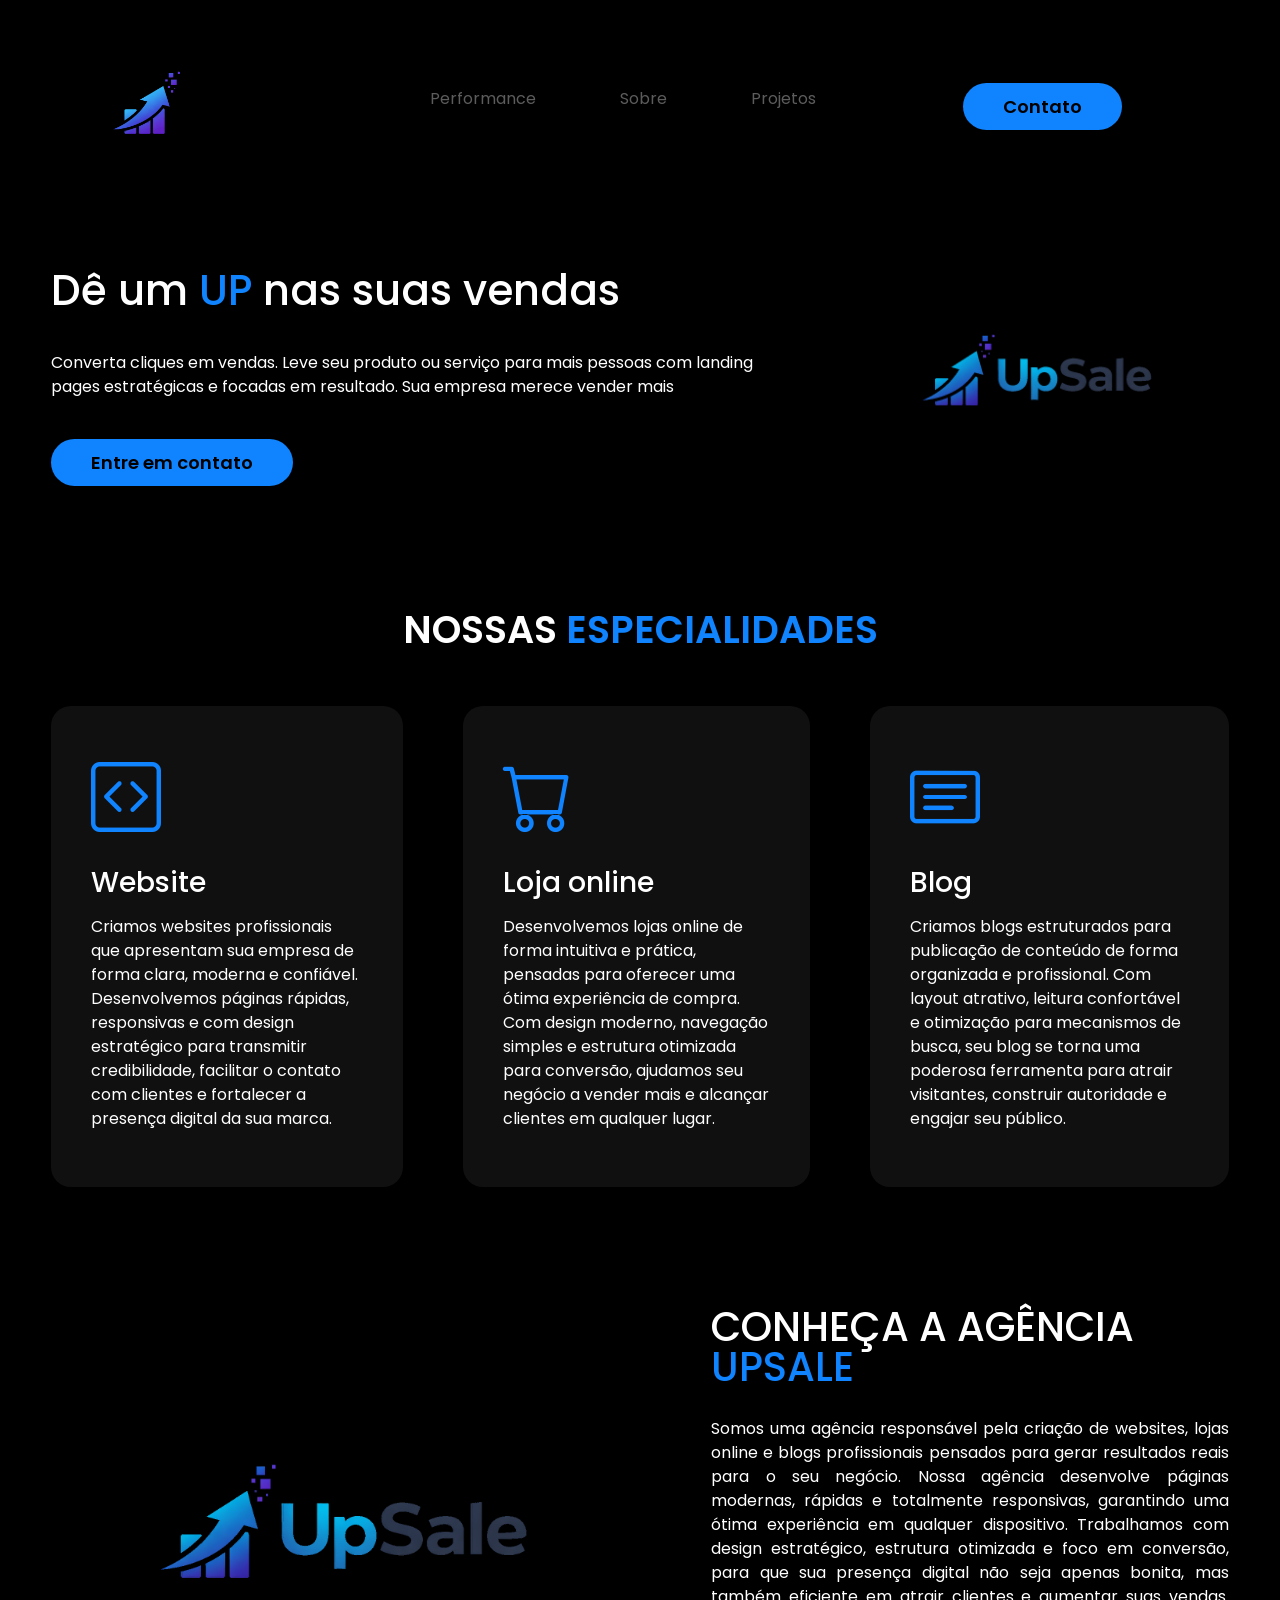
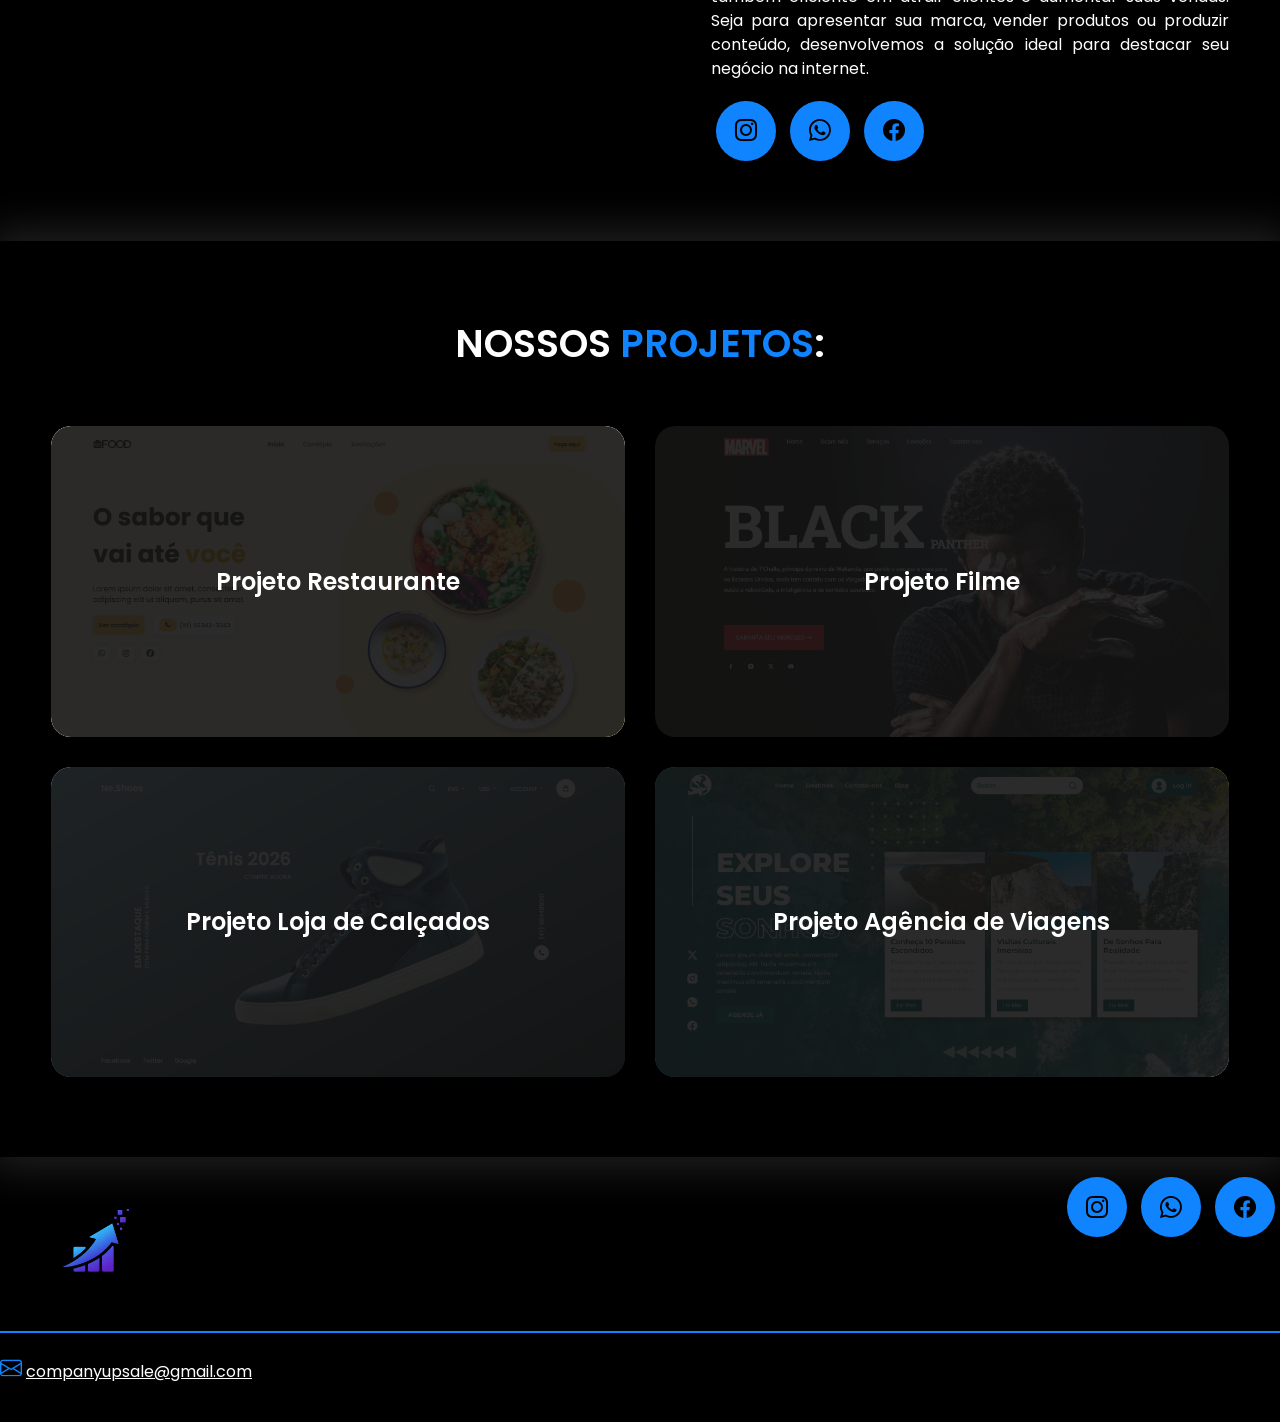
==== lp_upsale/index.html @ 32a9ef91 "Criação do Site beta" ====
<!DOCTYPE html>
<html lang="pt-br">

<head>
    <meta charset="UTF-8">
    <meta name="viewport" content="width=device-width, initial-scale=1.0">
    <link rel="icon" href="src/img/icone-upsale-branco.png" type="image/x-icon">
    <meta name="viewport" content="width=device-width, initial-scale=1.0">
    <link rel="preconnect" href="https://fonts.googleapis.com">
    <link rel="preconnect" href="https://fonts.gstatic.com" crossorigin>
    <link
        href="https://fonts.googleapis.com/css2?family=Poppins:ital,wght@0,100;0,200;0,300;0,400;0,500;0,600;0,700;0,800;0,900;1,100;1,200;1,300;1,400;1,500;1,600;1,700;1,800;1,900&display=swap"
        rel="stylesheet">
    <link href="https://cdn.jsdelivr.net/npm/bootstrap@5.3.8/dist/css/bootstrap.min.css" rel="stylesheet">
    <link rel="stylesheet" href="https://cdn.jsdelivr.net/npm/bootstrap-icons@1.11.3/font/bootstrap-icons.css">
    <link rel="stylesheet" href="src/style.css">
    <script src="src/script.js" defer></script>
    <title>Agência UpSale</title>
</head>

<body>

    <header>
        <div class="interface">
            <div class="logo">
                <img src="src/img/icon_upsale.png" alt="">
            </div>

            <nav class="menu-desktop">
                <ul>
                    <!--<li><a href="#inicio">Início</a></li>-->
                    <li><a href="#performance">Performance</a></li>
                    <li><a href="#sobre">Sobre</a></li>
                    <li><a href="#projetos">Projetos</a></li>
                </ul>
            </nav>

            <div class="btn-contato">
                <a target="_blank"
                    href="https://wa.me/5547984479031?text=Ol%C3%A1!%20Eu%20gostaria%20que%20a%20*UpSale*%20fizesse%20uma%20p%C3%A1gina%20personalizada%20para%20o%20meu%20neg%C3%B3cio%2C%20por%20gentileza">
                    <button>Contato</button>
                </a>
            </div>

            <!--Mobile-->
            <div class="btn-abrir-menu" id="btn-menu">
                <i class="bi bi-list"></i>
            </div>

            <div class="menu-mobile" id="menu-mobile">
                <div class="btn-fechar">
                    <i class="bi bi-x-lg"></i>
                </div>
                <nav>
                    <ul>
                        <!--<li><a href="#inicio">Início</a></li>-->
                        <li><a href="#performance">Performance</a></li>
                        <li><a href="#sobre">Sobre</a></li>
                        <li><a href="#projetos">Projetos</a></li>
                        <li><a target="_blank"
                                href="https://wa.me/5547984479031?text=Ol%C3%A1!%20Eu%20gostaria%20que%20a%20*UpSale*%20fizesse%20uma%20p%C3%A1gina%20personalizada%20para%20o%20meu%20neg%C3%B3cio%2C%20por%20gentileza">Contato</a>
                        </li>
                    </ul>
                </nav>
            </div>
            <div class="overlay-menu" id="overlay-menu"></div>


        </div>
    </header>

    <main>
        <section class="topo-do-site">
            <div class="interface">
                <div class="flex">
                    <div class="txt-topo-site">
                        <h1>Dê um <span>UP</span> nas suas vendas</h1>
                        <p>Converta cliques em vendas. Leve seu produto ou serviço para mais pessoas com landing pages
                            estratégicas e focadas em resultado.
                            Sua empresa merece vender mais
                        </p>

                        <div class="btn-contato">
                            <a target="_blank"
                                href="https://wa.me/5547984479031?text=Ol%C3%A1!%20Eu%20gostaria%20que%20a%20*UpSale*%20fizesse%20uma%20p%C3%A1gina%20personalizada%20para%20o%20meu%20neg%C3%B3cio%2C%20por%20gentileza">
                                <button>Entre em contato</button>
                            </a>
                        </div>
                    </div>
                    <div class="img-topo-site">
                        <img src="src/img/logo_upsale.png" alt="">
                    </div>
                </div>
            </div>
            <br>
        </section>

        <section class="especialidades"  id="performance">
            <div class="interface">
                <h2 class="titulo">NOSSAS <span>ESPECIALIDADES</span></h2>
                <div class="flex">
                    <div class="especialidades-box">
                        <i class="bi bi-code-square"></i>
                        <h3>Website</h3>
                        <p>Criamos websites profissionais que apresentam sua empresa de forma clara, moderna e
                            confiável. Desenvolvemos páginas rápidas, responsivas e com design estratégico para
                            transmitir credibilidade, facilitar o contato com clientes e fortalecer a presença digital
                            da sua marca.</p>
                    </div>
                    <div class="especialidades-box">
                        <i class="bi bi-cart"></i>
                        <h3>Loja online</h3>
                        <p>Desenvolvemos lojas online de forma intuitiva e prática, pensadas para oferecer uma ótima
                            experiência de compra. Com design moderno, navegação simples e estrutura otimizada para
                            conversão, ajudamos seu negócio a vender mais e alcançar clientes em qualquer lugar.
                        </p>
                    </div>
                    <div class="especialidades-box">
                        <i class="bi bi-card-text"></i>
                        <h3>Blog</h3>
                        <p>Criamos blogs estruturados para publicação de conteúdo de forma organizada e profissional.
                            Com layout atrativo, leitura confortável e otimização para mecanismos de busca, seu blog se
                            torna uma poderosa ferramenta para atrair visitantes, construir autoridade e engajar seu
                            público.</p>
                    </div>
                </div>
            </div>
        </section>

        <section class="sobre"  id="sobre">
            <div class="interface">
                <div class="flex">
                    <div class="img-sobre">
                        <img src="src/img/logo_upsale.png" alt="">
                    </div>
                    <div class="txt-sobre">
                        <h2>CONHEÇA A AGÊNCIA <span>UPSALE</span></h2>
                        <p>Somos uma agência responsável pela criação de websites, lojas online e blogs profissionais
                            pensados para gerar resultados reais para o seu negócio. Nossa agência desenvolve páginas
                            modernas, rápidas e totalmente responsivas, garantindo uma ótima experiência em qualquer
                            dispositivo. Trabalhamos com design estratégico, estrutura otimizada e foco em conversão,
                            para que sua presença digital não seja apenas bonita, mas também eficiente em atrair
                            clientes e aumentar suas vendas. Seja para apresentar sua marca, vender produtos ou produzir
                            conteúdo, desenvolvemos a solução ideal para destacar seu negócio na internet.
                        </p>
                        <div class="btn-social">
                            <a  target="_blank" href="https://www.instagram.com/upsale_company_oficial/" class="button"><button><i class="bi bi-instagram"></i></button></a>
                            <a   target="_blank" href="https://wa.me/5547984479031?text=Ol%C3%A1!%20Eu%20gostaria%20que%20a%20*UpSale*%20fizesse%20uma%20p%C3%A1gina%20personalizada%20para%20o%20meu%20neg%C3%B3cio%2C%20por%20gentileza"
                                class="button"><button><i class="bi bi-whatsapp"></i></button></a>
                            <a  target="_blank" href="https://www.facebook.com/share/17njBexuha/" class="button"><button><i class="bi bi-facebook"></i></button></a>
                        </div>
                    </div>
                </div>
            </div>
        </section>

        <section class="portfolio"  id="projetos">
            <div class="interface">
                <h2 class="titulo">NOSSOS <span>PROJETOS</span>:</h2>
                <div class="flex">
                    <div class="img-port">
                        <img src="src/img/tela-cardapio.png" alt="">
                        <video src="src/vid/video-cardapio.mp4" muted loop></video>
                        <div class="overlay">Projeto Restaurante</div>
                    </div>
                    <div class="img-port">
                        <img src="src/img/tela-filme.png" alt="">
                        <video src="src/vid/marvel.mp4" muted loop></video>
                        <div class="overlay">Projeto Filme</div>
                    </div>
                    <div class="img-port">
                        <img src="src/img/tela-tenis.png" alt="">
                        <video src="src/vid/tenis.mp4" muted loop></video>
                        <div class="overlay">Projeto Loja de Calçados</div>
                    </div>
                    <div class="img-port">
                        <img src="src/img/tela-viagens.png" alt="">
                        <video src="src/vid/explora_viagens.mp4" muted loop></video>
                        <div class="overlay">Projeto Agência de Viagens</div>
                    </div>
                </div>
            </div>
        </section>
    </main>

    <footer>
        <div class="interface">
            <div class="line-footer">
                <div class="flex">
                    <div class="logo-footer">
                        <img src="src/img/icon_upsale.png" alt="">
                    </div>
                    <div class="btn-social">
                        <a  target="_blank" href="https://www.instagram.com/upsale_company_oficial/" class="button"><button><i class="bi bi-instagram"></i></button></a>
                        <a target="_blank" href="https://wa.me/5547984479031?text=Ol%C3%A1!%20Eu%20gostaria%20que%20a%20*UpSale*%20fizesse%20uma%20p%C3%A1gina%20personalizada%20para%20o%20meu%20neg%C3%B3cio%2C%20por%20gentileza"
                            class="button"><button><i class="bi bi-whatsapp"></i></button></a>
                        <a  target="_blank" href="https://www.facebook.com/share/17njBexuha/" class="button"><button><i class="bi bi-facebook"></i></button></a>
                    </div>
                </div>
            </div>

            <div class="line-footer borda">
                <p><i class="bi bi-envelope"></i> <a href="mailto:companyupsale@gmail.com">companyupsale@gmail.com</a>
                </p>
            </div>
        </div>
    </footer>

    <!-- Para a animação do portfólio -->
    <script>
        document.querySelectorAll(".img-port").forEach(port => {

            const video = port.querySelector("video")

            port.addEventListener("mouseenter", () => {
                video.play()
            })

            port.addEventListener("mouseleave", () => {
                video.pause()
                video.currentTime = 0
            })

        })
    </script>
</body>

</html>
---- lp_upsale/src/style.css ----
* {
    margin: 0;
    padding: 0;
    box-sizing: border-box;
    font-family: 'Poppins', sans-serif;
}

:root{
    --primary-color-1: #1084ff;

    --black: #000;
    --white: #fff;
}

body{
    background-color: var(--black);
}

.interface {
    max-width: 1280px;
    margin: 0 auto;
}

.logo img {
    width: 200px;
    height: auto;
}

.img-topo-site img {
    width: 100%;
    max-width: 700px;
    height: auto;
}

.flex {
    display: flex;
}

.btn-contato button {
    padding: 10px 40px;
    font-size: 18px;
    font-weight: 600;
    background-color: var(--primary-color-1);
    border: 0;
    border-radius: 30px;
    cursor: pointer;
    transition: .2s;
}

h2.titulo {
    color: var(--white);
    font-size: 38px;
    text-align: center;
    font-weight: 600;
}

h1 span {
    color: var(--primary-color-1);
}

h2.titulo span {
    color: var(--primary-color-1);
}

button:hover {
    box-shadow: 0px 0px 8px var(--primary-color-1);
    transform: scale(1.05);
}

header {
    padding: 40px 4%;
}

header>.interface {
    display: flex;
    align-items: center;
    justify-content: space-between;
}

header a {
    color: #5c5c5c;
    text-decoration: none;
    display: inline-block;
    transition: .2s;
}

header nav.menu-desktop a:hover {
    color: var(--white);
    transform: scale(1.05);
}

header nav ul {
    list-style-type: none;
}

header nav.menu-desktop ul li {
    display: inline-block;
    padding: 0 40px;
}

/*Mobile Menu*/

.btn-abrir-menu i{
    color: var(--primary-color-1);
    font-size: 40px;
    display: none;
}

.menu-mobile{
    background-color: var(--black);
    height: 100vh;
    position: fixed;
    top: 0;
    right: 0;
    z-index: 999;
    width: 70%;
    transform: translateX(100%);
    overflow: hidden;
    transition: .5s;
}

.menu-mobile.abrir-menu{
    transform: translateX(0);
}

.menu-mobile.abrir-menu ~ .overlay-menu{
    display: block;
}

.overlay-menu{
    background-color: #000000a7;
    width: 100%;
    height: 100%;
    position: fixed;
    top: 0;
    left: 0;
    z-index: 888;
    display: none;
}


.menu-mobile .btn-fechar{
    padding: 20px 5%;
}

.menu-mobile .btn-fechar i{
    color: var(--primary-color-1);
    font-size: 30px;
}

.menu-mobile nav ul{
    text-align: right;
}

.menu-mobile nav ul li a{
    color: var(--white);
    font-size: 20px;
    font-weight: 300;
    padding: 20px 4%;
    display: block;
}

.menu-mobile nav ul li a:hover{
    background-color: var(--primary-color-1);
    color: var(--black);
}


section.topo-do-site {
    padding: 40px 4%;
}

section.topo-do-site .flex {
    align-items: center;
    justify-content: center;
    gap: 90px;
}

.topo-do-site h1 {
    color: var(--white);
    font-size: 42px;
    line-height: 40px;
}

.topo-do-site .txt-topo-site h1 span {
    color: #00ff 08;
}

.topo-do-site .txt-topo-site p {
    color: var(--white);
    margin: 40px 0;
}

section.especialidades {
    padding: 40px 4%;
}

section.especialidades .flex {
    gap: 60px;
}

.especialidades .especialidades-box {
    color: var(--white);
    padding: 40px;
    border-radius: 20px;
    margin-top: 45px;
    transition: .2s;
    background-color: #101010;
}

.especialidades .especialidades-box:hover {
    transform: scale(1.05);
    box-shadow: 0 0 20px var(--white)fff78;
}

.especialidades .especialidades-box i {
    font-size: 70px;
    color: var(--primary-color-1);
}

.especialidades .especialidades-box h3 {
    font-size: 28px;
    margin: 15px 0;
}

.sobre .img-sobre img {
    width: 600px;
    height: auto;
}

section.sobre {
    padding: 80px 4%;
}

section.sobre .flex {
    align-items: center;
    gap: 60px;
}

.sobre .txt-sobre {
    color: var(--white);
}

.sobre .txt-sobre h2 {
    font-size: 40px;
    line-height: 40px;
    margin-bottom: 30px;
}

.sobre .txt-sobre h2 span {
    color: var(--primary-color-1);
    display: block;
}

.sobre .txt-sobre p {
    margin: 20px 0;
    text-align: justify;
}

.btn-social button {
    width: 60px;
    height: 60px;
    border-radius: 50%;
    border: none;
    background-color: var(--primary-color-1);
    font-size: 22px;
    cursor: pointer;
    margin: 0 5px;
    transition: .2s;
}

section.portfolio {
    padding: 80px 4%;
    box-shadow: 0 0 40px 10px var(--white)fff22;
}

section.portfolio .flex {
    display: grid;
    grid-template-columns: repeat(2, 1fr);
    gap: 30px;
    margin-top: 60px;
}

section.portfolio {
    padding: 80px 4%;
    box-shadow: 0 0 40px 10px #ffffff22;
}

section.portfolio .flex {
    display: grid;
    grid-template-columns: repeat(2, 1fr);
    gap: 30px;
    margin-top: 60px;
}

.img-port {
    position: relative;
    width: 100%;
    aspect-ratio: 1920 / 1039;
    border-radius: 20px;
    overflow: hidden;
    cursor: pointer;
}

.img-port img {
    position: absolute;
    width: 100%;
    height: 100%;
    object-fit: cover;
    z-index: 1;
}

.img-port video {
    position: absolute;
    width: 100%;
    height: 100%;
    object-fit: cover;
    opacity: 0;
    transition: .3s;
    z-index: 2;
}

.img-port:hover video {
    opacity: 1;
}

.img-port:hover .overlay {
    opacity: 0;
}

.overlay {
    position: absolute;
    top: 0;
    left: 0;
    width: 100%;
    height: 100%;
    background-color: rgba(21, 21, 21, 0.9);
    border-radius: 20px;
    display: flex;
    justify-content: center;
    align-items: center;
    font-size: 24px;
    font-weight: 600;
    color: var(--white);
    transition: .4s;
    z-index: 3;
}

.img-port:hover video {
    opacity: 1;
}

.img-port:hover .overlay {
    opacity: 0;
}

.line-footer .logo-footer img {
    width: 200px;
    height: auto;
}


footer .flex{
    justify-content: space-between;
}

.borda{
    border-top: 2px solid var(--primary-color-1);
}

footer .line-footer{
    padding: 20px 0;
}

footer .line-footer p i{
    color: var(--primary-color-1);
    font-size: 22px;
}

footer .line-footer p a{
    color: var(--white);
}


@media screen and (max-width: 780px){
    
    .flex{
        flex-direction: column;
    }

    .btn-abrir-menu i{
        display: block;
    }

    h2.titulo{
        font-size: 34px;
        line-height: 30px;
    }

    .topo-do-site .flex{
        flex-direction: column-reverse;
    }

    .menu-desktop, .btn-contato{
        display: none;
    }

    section.topo-do-site .flex{
        gap: 40px;
    }

    section.topo-do-site{
        padding: 20px 8%;
    }

    .topo-do-site h1{
        font-size: 30px;
    }

    .topo-do-site .img-topo-site img{
        width: 100%;
    }

    section.especialidades{
        padding: 40px 8%;
    }

    section.sobre{
        padding: 80px 8%;
    }

    .sobre .txt-sobre h2 {
        font-size: 34px;
        line-height: 35px;
        text-align: center;
    }

    .btn-social{
        text-align: center;
    }

    .img-sobre img{
        width: 100%;
    }

    section.portfolio .flex{
        grid-template-columns: 1fr;
        gap: 50px;
    }

    footer .flex{
        flex-direction: column;
    }

    footer .line-footer{
        text-align: center;
        gap: 30px;
    }

    

}
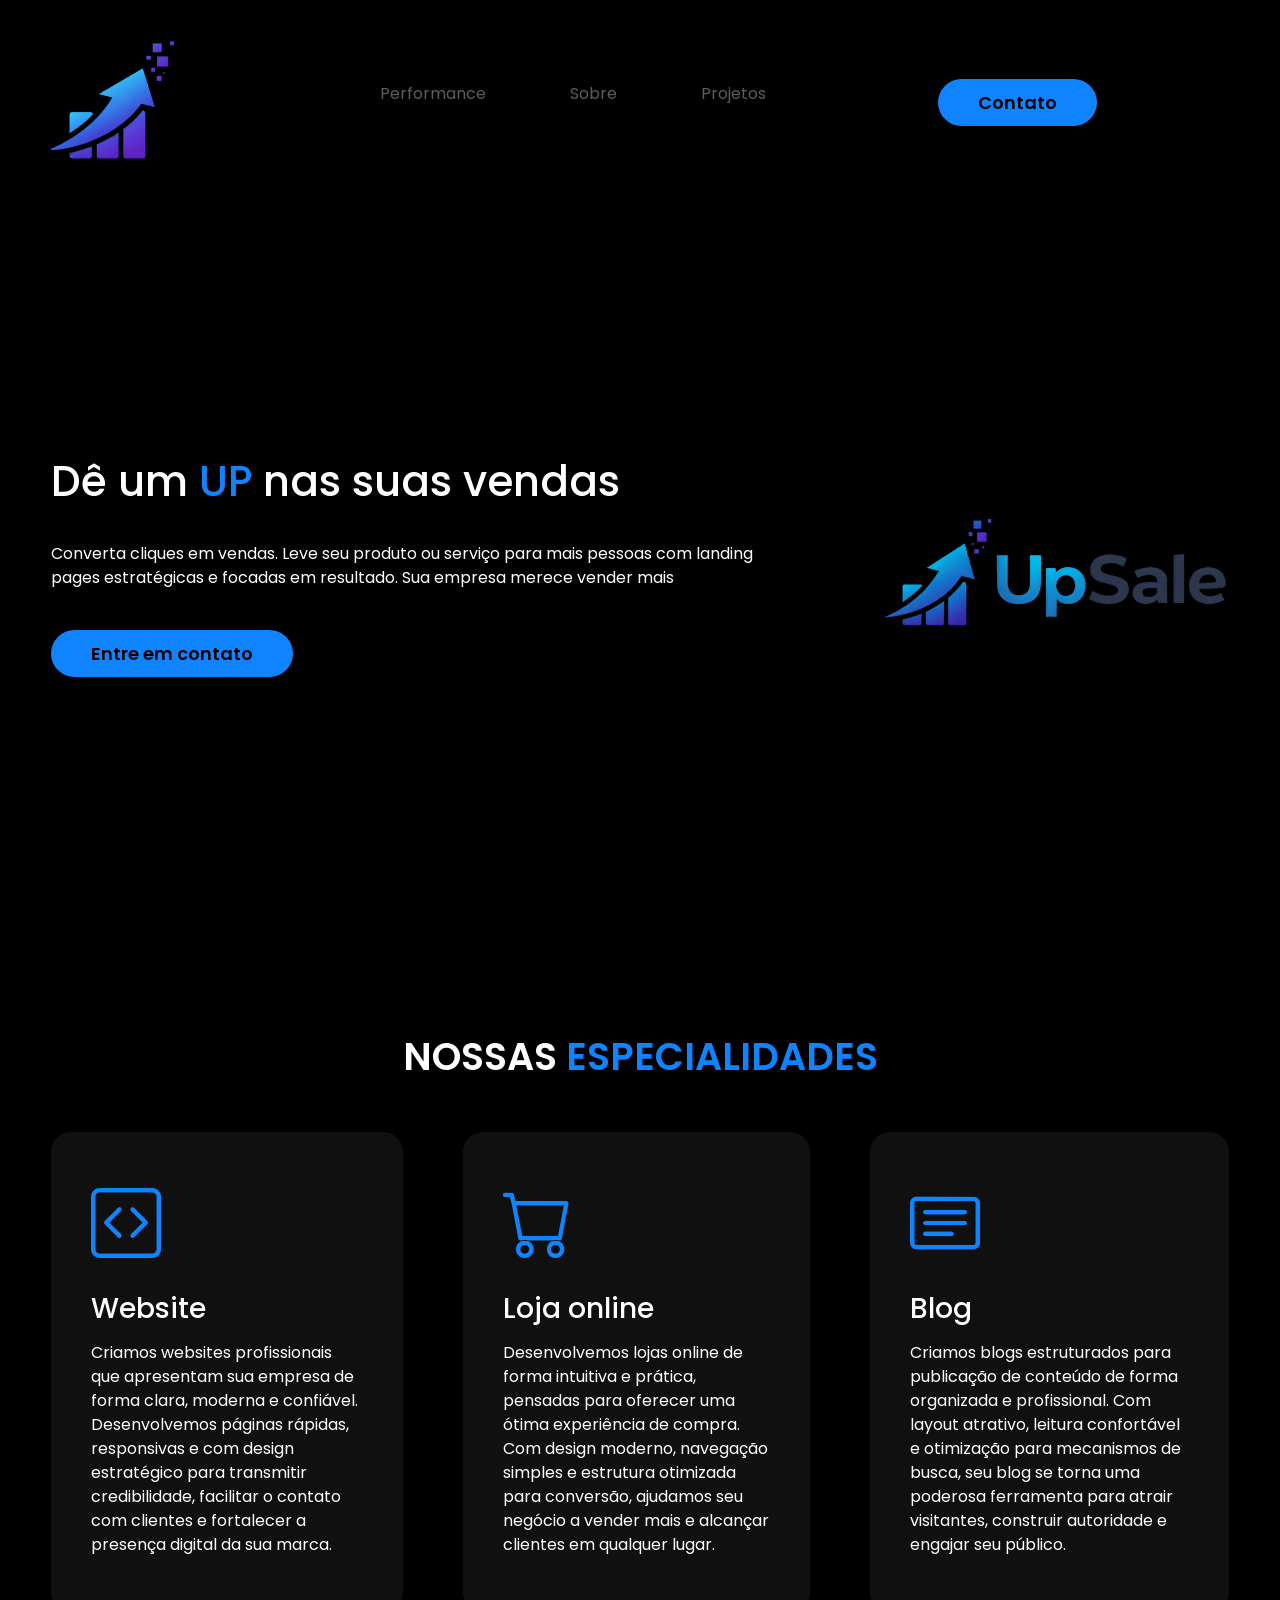
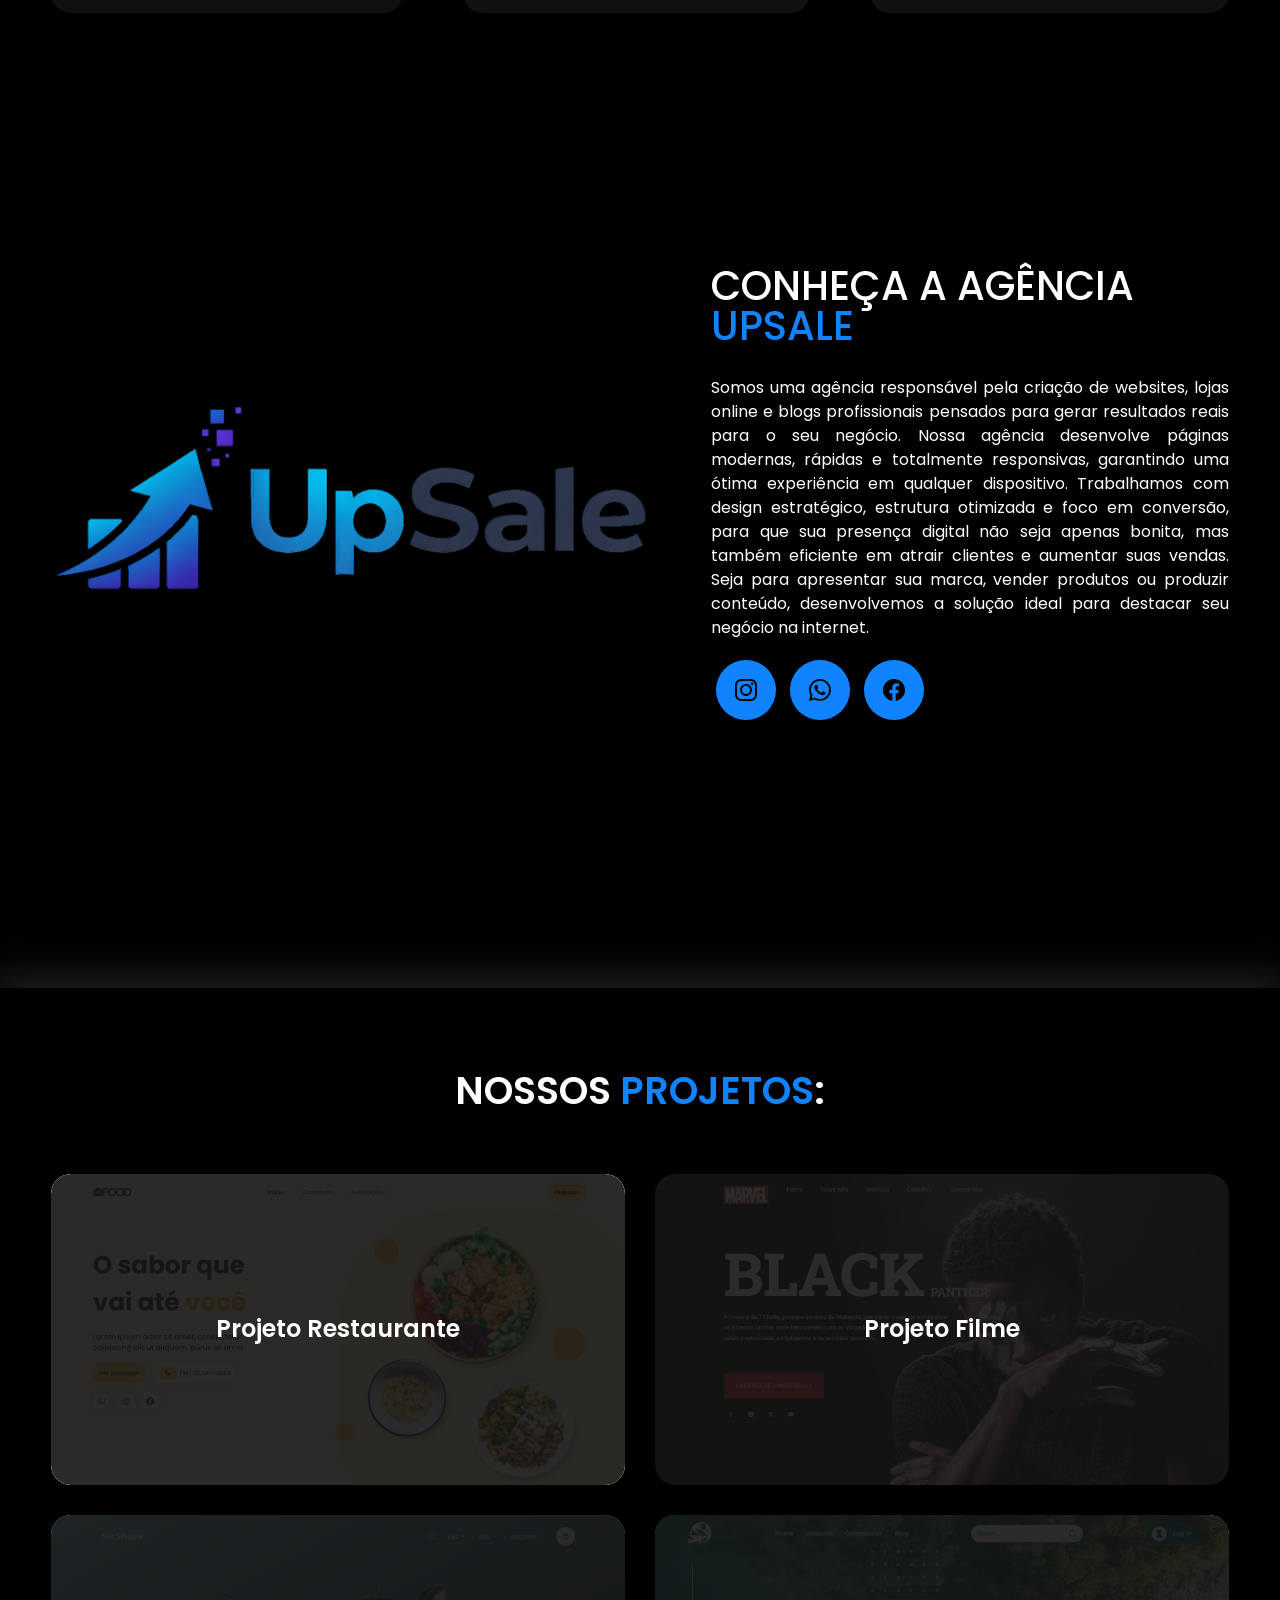
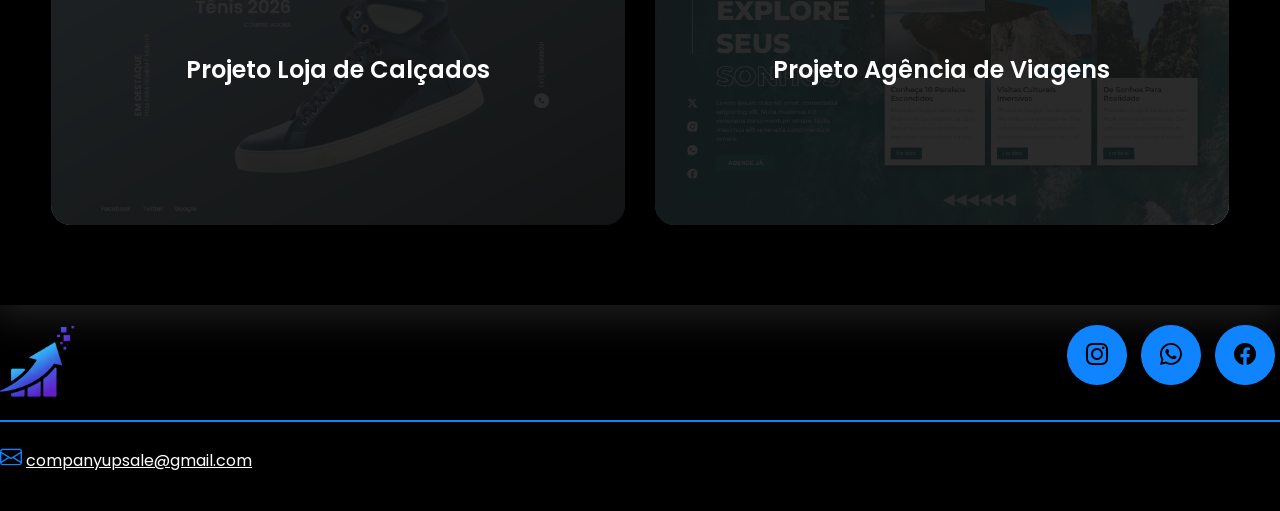
==== commit 557bb187: "Sections cobrem 100% da tela" ====
--- a/lp_upsale/index.html
+++ b/lp_upsale/index.html
@@ -4,7 +4,7 @@
 <head>
     <meta charset="UTF-8">
     <meta name="viewport" content="width=device-width, initial-scale=1.0">
-    <link rel="icon" href="src/img/icone-upsale-branco.png" type="image/x-icon">
+    <link rel="icon" href="src/img/icon_upsale2.png" type="image/x-icon">
     <meta name="viewport" content="width=device-width, initial-scale=1.0">
     <link rel="preconnect" href="https://fonts.googleapis.com">
     <link rel="preconnect" href="https://fonts.gstatic.com" crossorigin>
@@ -23,7 +23,7 @@
     <header>
         <div class="interface">
             <div class="logo">
-                <img src="src/img/icon_upsale.png" alt="">
+                <img src="src/img/icon_upsale2.png" alt="">
             </div>
 
             <nav class="menu-desktop">
@@ -69,8 +69,13 @@
         </div>
     </header>
 
+    <!--Espaço vago-->
+    <!-- <div class="spacer1"></div> -->
+
     <main>
+     
         <section class="topo-do-site">
+            <div class="spacer1">
             <div class="interface">
                 <div class="flex">
                     <div class="txt-topo-site">
@@ -88,14 +93,18 @@
                         </div>
                     </div>
                     <div class="img-topo-site">
-                        <img src="src/img/logo_upsale.png" alt="">
-                    </div>
-                </div>
-            </div>
+                        <img src="src/img/logo_upsale5.png" alt="">
+                    </div>
+                </div>
+            </div>
+             </div>
             <br>
         </section>
+       
+          <!-- <div class="spacer2"></div> -->
 
         <section class="especialidades"  id="performance">
+            <div class="spacer1">
             <div class="interface">
                 <h2 class="titulo">NOSSAS <span>ESPECIALIDADES</span></h2>
                 <div class="flex">
@@ -125,13 +134,17 @@
                     </div>
                 </div>
             </div>
-        </section>
+            </div>
+        </section>
+        
+           <!-- <div class="spacer3"></div> -->
 
         <section class="sobre"  id="sobre">
+             <div class="spacer1">
             <div class="interface">
                 <div class="flex">
                     <div class="img-sobre">
-                        <img src="src/img/logo_upsale.png" alt="">
+                        <img src="src/img/logo_upsale5.png" alt="">
                     </div>
                     <div class="txt-sobre">
                         <h2>CONHEÇA A AGÊNCIA <span>UPSALE</span></h2>
@@ -152,7 +165,10 @@
                     </div>
                 </div>
             </div>
-        </section>
+            </div>
+        </section>
+
+        <div class="spacer2"></div>
 
         <section class="portfolio"  id="projetos">
             <div class="interface">
@@ -188,7 +204,7 @@
             <div class="line-footer">
                 <div class="flex">
                     <div class="logo-footer">
-                        <img src="src/img/icon_upsale.png" alt="">
+                        <img src="src/img/icon_upsale2.png" alt="">
                     </div>
                     <div class="btn-social">
                         <a  target="_blank" href="https://www.instagram.com/upsale_company_oficial/" class="button"><button><i class="bi bi-instagram"></i></button></a>
--- a/lp_upsale/src/style.css
+++ b/lp_upsale/src/style.css
@@ -12,9 +12,25 @@
     --white: #fff;
 }
 
+html{
+     scroll-behavior: smooth;
+}
+
 body{
     background-color: var(--black);
 }
+
+.spacer1{
+    min-height: calc(100vh - 250px); /* ajuste conforme altura do header */
+    display: flex;
+    align-items: center;
+}
+
+.spacer2{
+    height: 10vh;
+}
+
+
 
 .interface {
     max-width: 1280px;
@@ -22,7 +38,7 @@
 }
 
 .logo img {
-    width: 200px;
+    width: 125px;
     height: auto;
 }
 
@@ -355,7 +371,7 @@
 }
 
 .line-footer .logo-footer img {
-    width: 200px;
+    width: 75px;
     height: auto;
 }
 
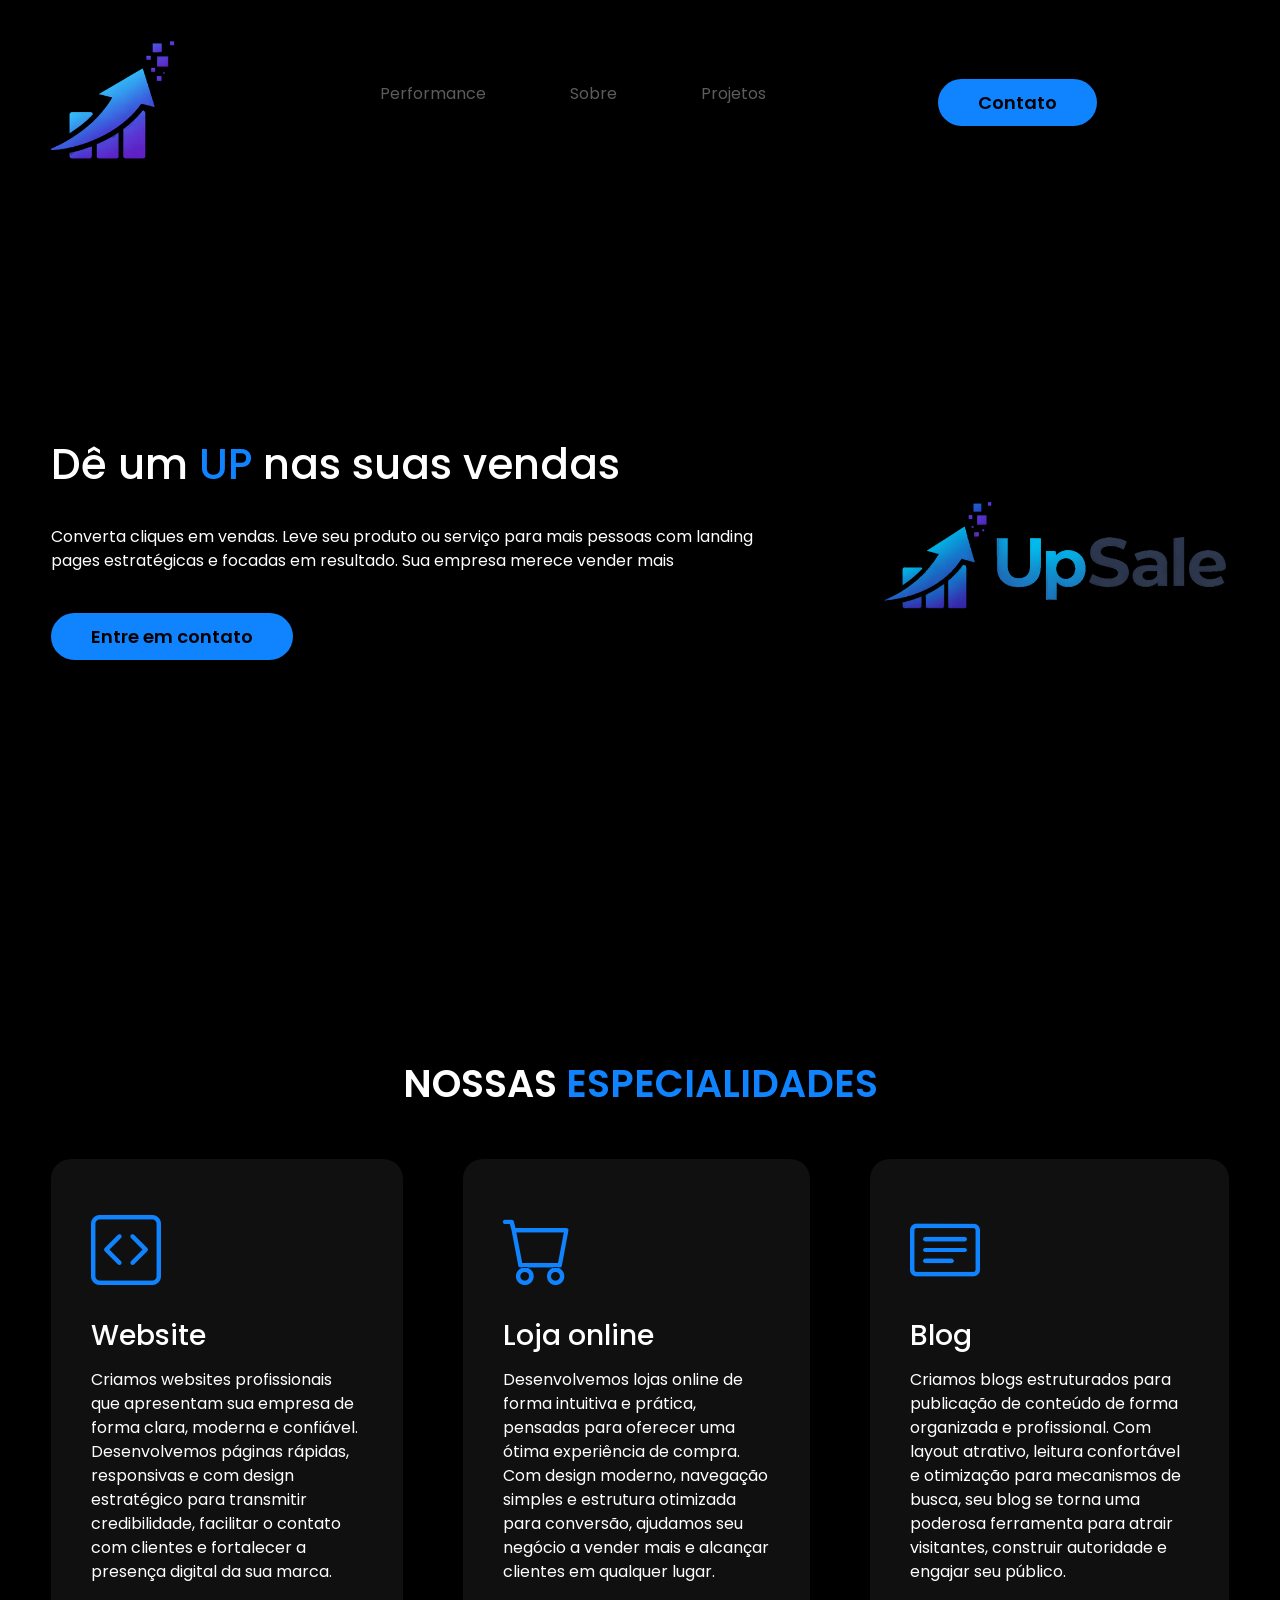
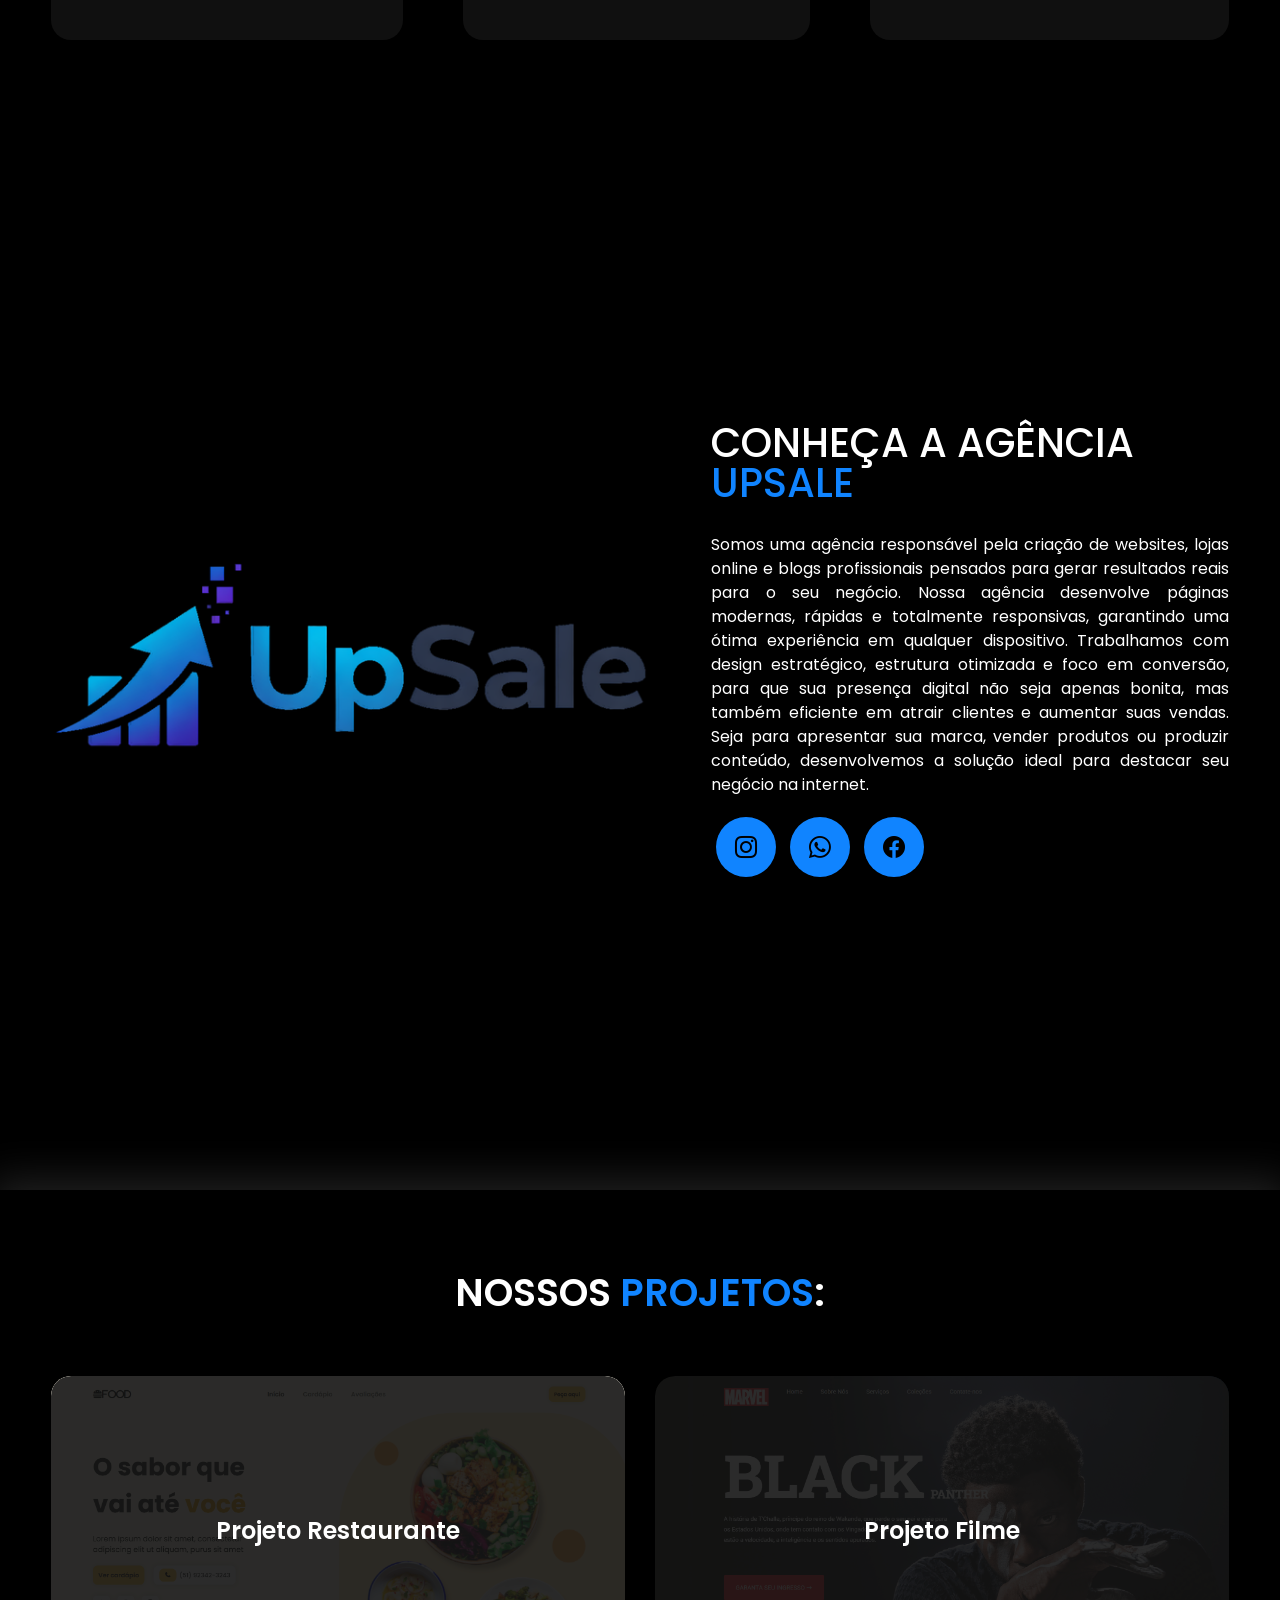
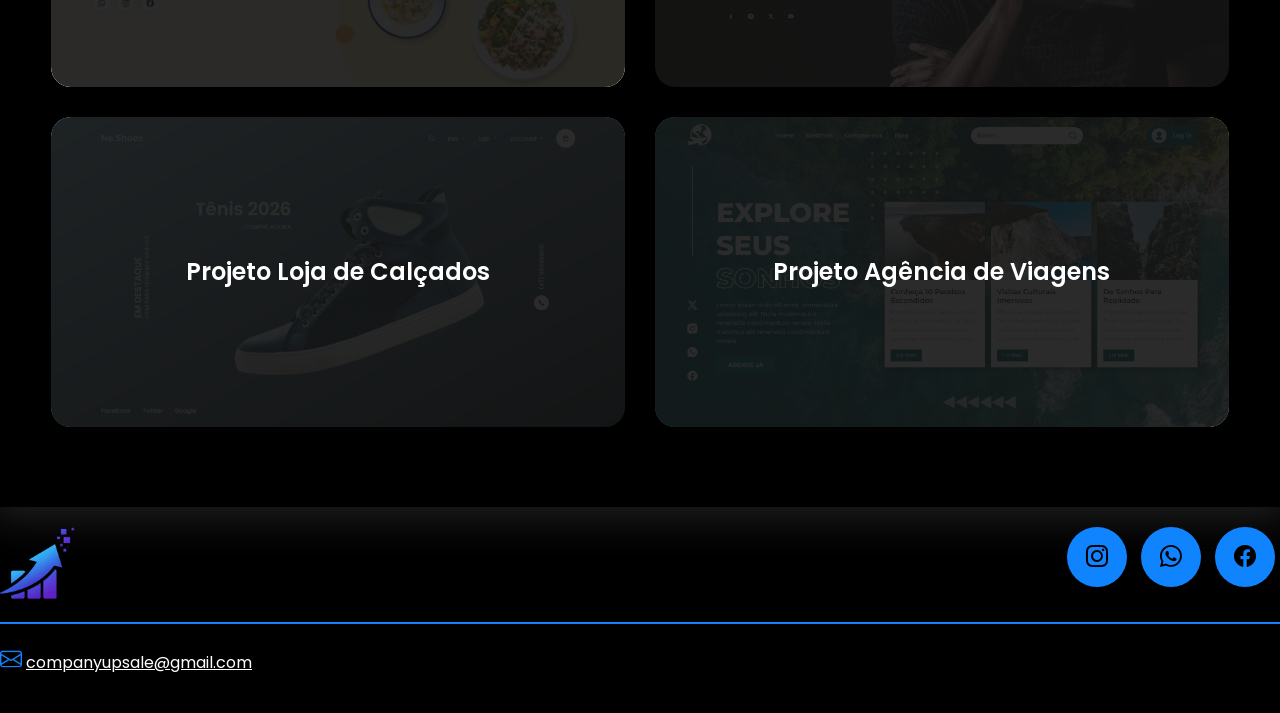
==== commit 1880f5d1: "Sections cobrem 100% da tela" ====
--- a/lp_upsale/index.html
+++ b/lp_upsale/index.html
@@ -70,12 +70,12 @@
     </header>
 
     <!--Espaço vago-->
-    <!-- <div class="spacer1"></div> -->
+ 
 
     <main>
      
         <section class="topo-do-site">
-            <div class="spacer1">
+            <!-- <div class="spacer1"></div> -->
             <div class="interface">
                 <div class="flex">
                     <div class="txt-topo-site">
@@ -104,7 +104,7 @@
           <!-- <div class="spacer2"></div> -->
 
         <section class="especialidades"  id="performance">
-            <div class="spacer1">
+            <!-- <div class="spacer1"></div> -->
             <div class="interface">
                 <h2 class="titulo">NOSSAS <span>ESPECIALIDADES</span></h2>
                 <div class="flex">
@@ -140,7 +140,7 @@
            <!-- <div class="spacer3"></div> -->
 
         <section class="sobre"  id="sobre">
-             <div class="spacer1">
+             <!-- <div class="spacer1"></div> -->
             <div class="interface">
                 <div class="flex">
                     <div class="img-sobre">
--- a/lp_upsale/src/style.css
+++ b/lp_upsale/src/style.css
@@ -29,7 +29,6 @@
 .spacer2{
     height: 10vh;
 }
-
 
 
 .interface {
@@ -184,6 +183,10 @@
 
 section.topo-do-site {
     padding: 40px 4%;
+     min-height: calc(100vh - 204px); /* ajuste fino */
+    display: flex;
+    align-items: center;
+    padding: 60px 4%;
 }
 
 section.topo-do-site .flex {
@@ -208,6 +211,9 @@
 }
 
 section.especialidades {
+    min-height: 100vh;
+    display: flex;
+    align-items: center;
     padding: 40px 4%;
 }
 
@@ -245,6 +251,9 @@
 }
 
 section.sobre {
+    min-height: 100vh;
+    display: flex;
+    align-items: center;
     padding: 80px 4%;
 }
 
@@ -399,6 +408,13 @@
 
 
 @media screen and (max-width: 780px){
+
+
+    
+    section {
+        min-height: auto; /* deixa crescer naturalmente */
+        padding: 60px 8%;
+    }
     
     .flex{
         flex-direction: column;
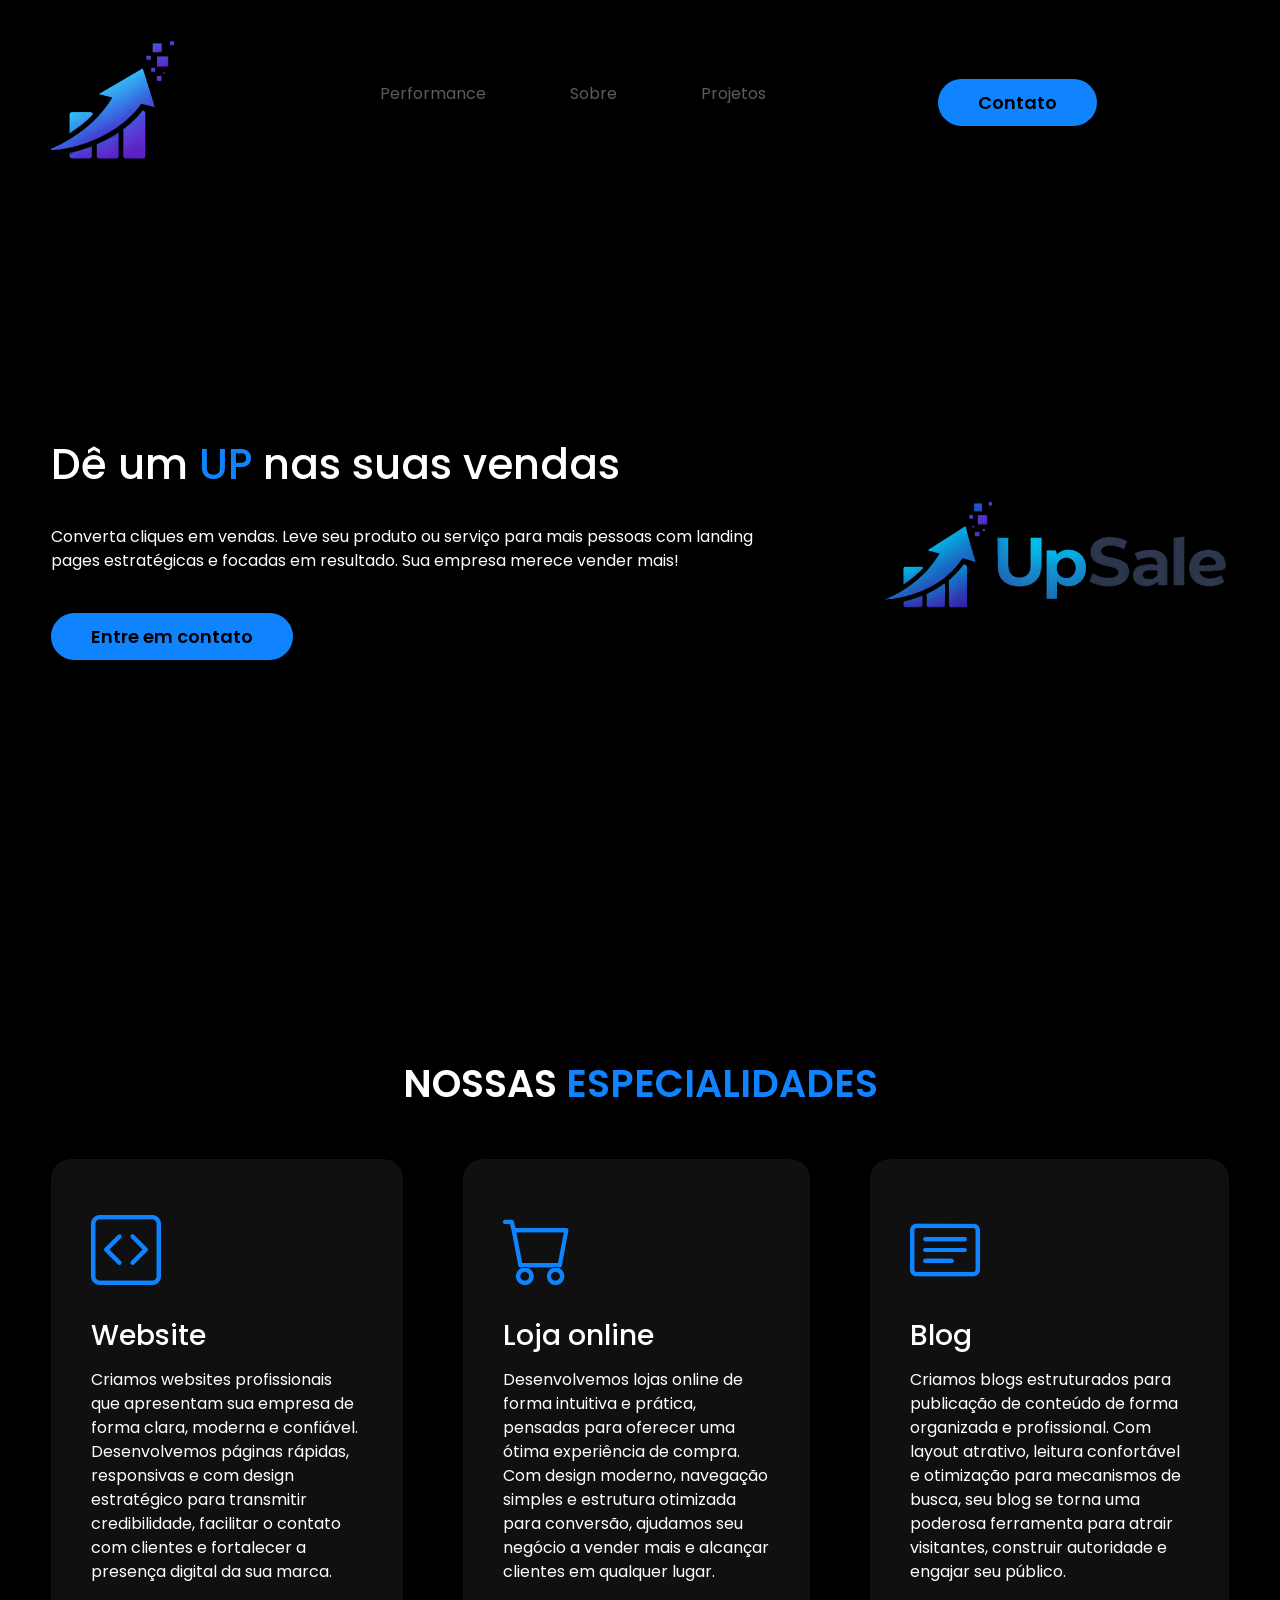
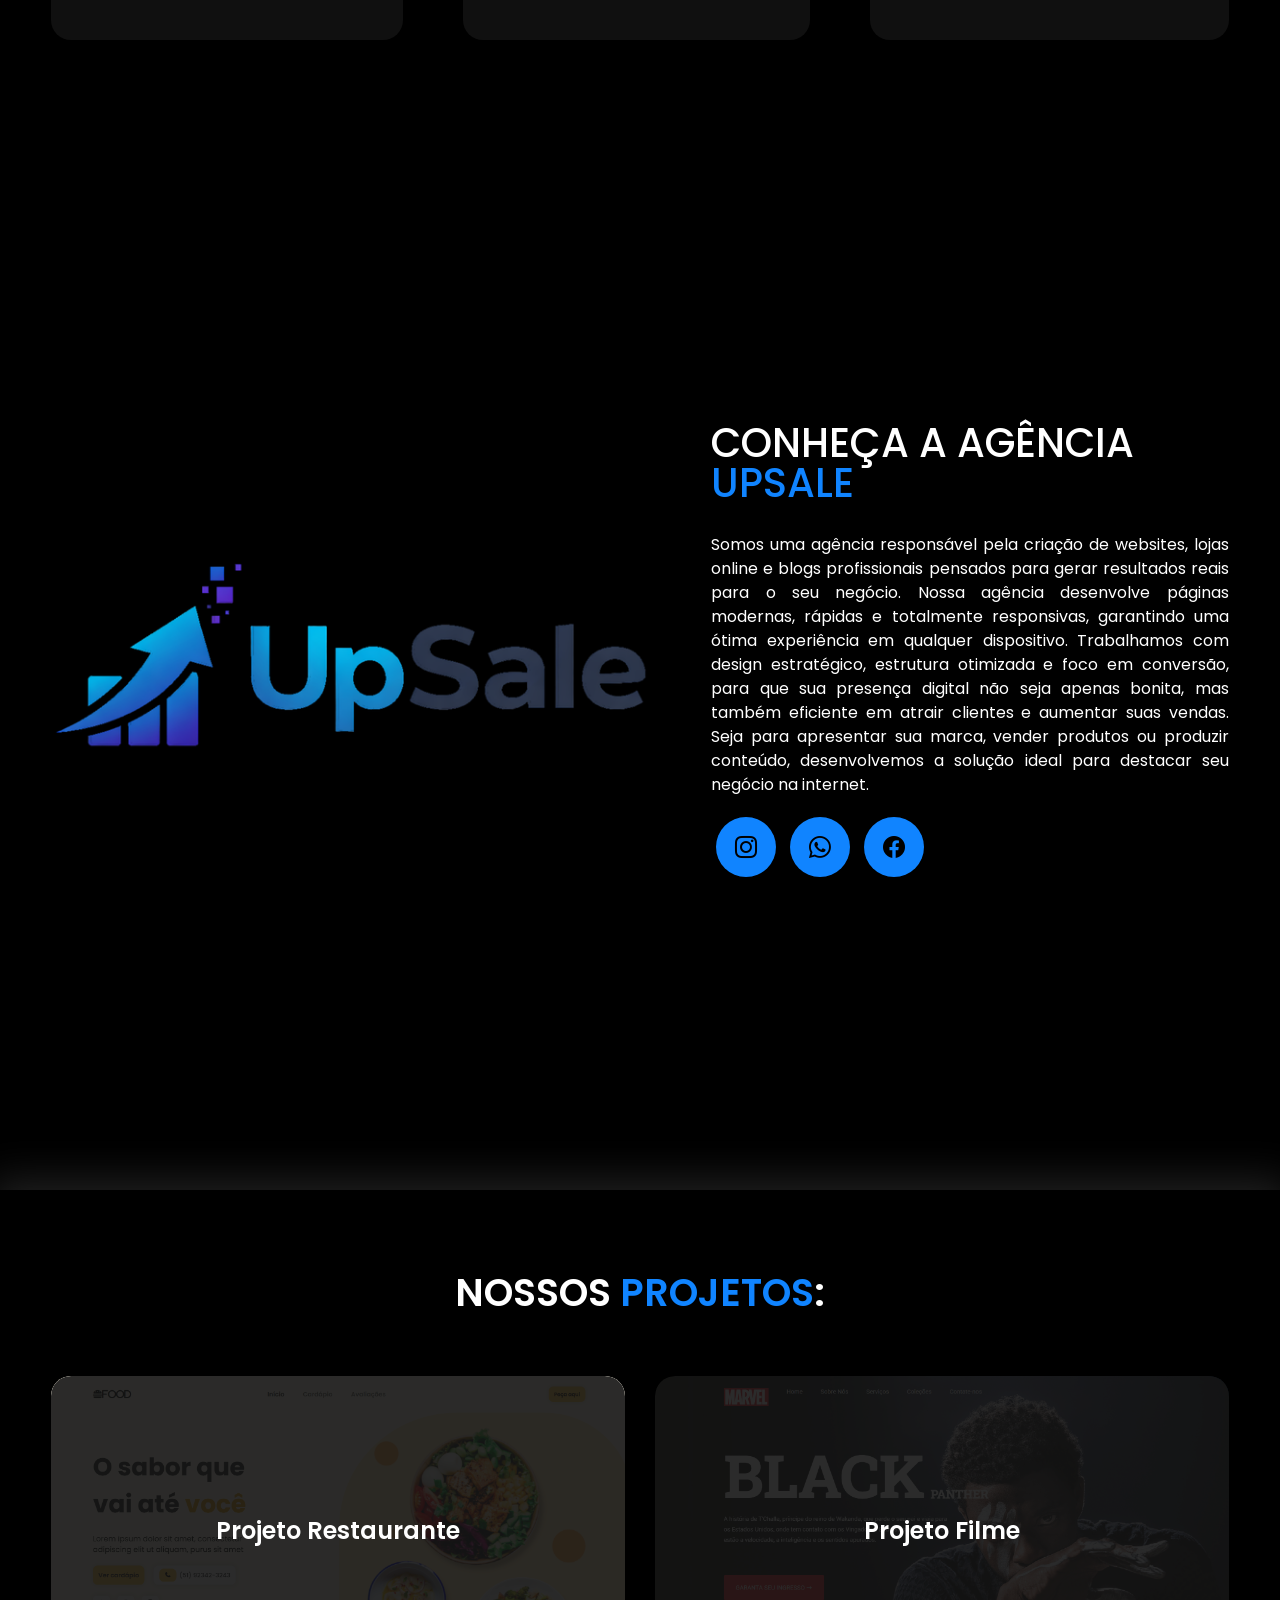
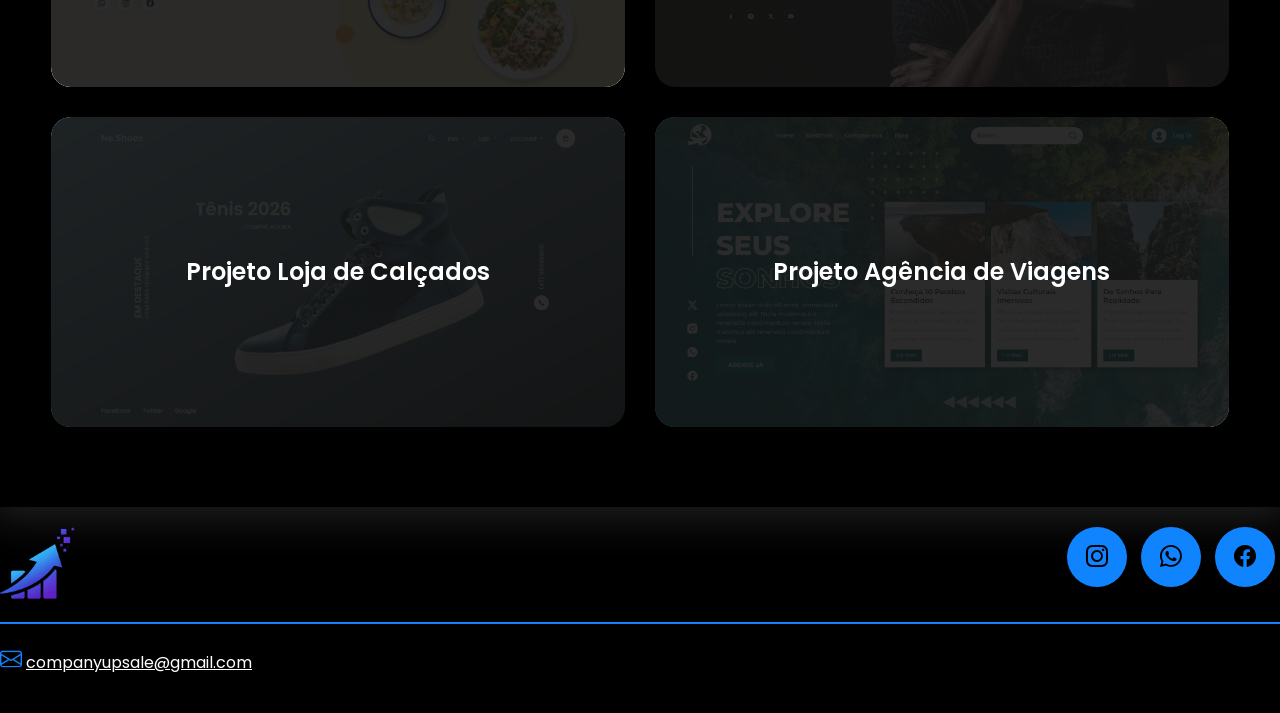
==== commit d567b693: "Responsividade para mobile, tablets e pc." ====
--- a/lp_upsale/index.html
+++ b/lp_upsale/index.html
@@ -82,7 +82,7 @@
                         <h1>Dê um <span>UP</span> nas suas vendas</h1>
                         <p>Converta cliques em vendas. Leve seu produto ou serviço para mais pessoas com landing pages
                             estratégicas e focadas em resultado.
-                            Sua empresa merece vender mais
+                            Sua empresa merece vender mais!
                         </p>
 
                         <div class="btn-contato">
--- a/lp_upsale/src/style.css
+++ b/lp_upsale/src/style.css
@@ -164,7 +164,7 @@
 }
 
 .menu-mobile nav ul{
-    text-align: right;
+    text-align: left;
 }
 
 .menu-mobile nav ul li a{
@@ -173,11 +173,15 @@
     font-weight: 300;
     padding: 20px 4%;
     display: block;
+    /* position: relative;
+    right: 50px; */
 }
 
 .menu-mobile nav ul li a:hover{
     background-color: var(--primary-color-1);
     color: var(--black);
+    border-radius: 10px;
+    width: 80%;
 }
 
 
@@ -407,6 +411,87 @@
 }
 
 
+@media screen and (max-width: 1052px){
+
+    section {
+        padding: 60px 6%;
+    }
+
+       /* .logo img {
+    width: 40%;
+    height: auto;
+} */
+
+    /* Ajuste geral de espaçamento */
+    .interface {
+        padding: 0 20px;
+    }
+
+    /* Flex ainda em linha, mas mais compacto */
+    .flex{
+        gap: 40px;
+    }
+
+    /* TOPO */
+    .topo-do-site .flex{
+        gap: 50px;
+    }
+
+    .topo-do-site h1{
+        font-size: 36px;
+        line-height: 38px;
+    }
+
+    .topo-do-site .img-topo-site img{
+        max-width: auto;
+    }
+
+    /* MENU */
+    header nav.menu-desktop ul li{
+        padding: 0 20px;
+    }
+
+    /* ESPECIALIDADES */
+    section.especialidades .flex{
+        gap: 30px;
+    }
+
+    .especialidades .especialidades-box{
+        padding: 25px;
+    }
+
+    .especialidades .especialidades-box h3{
+        font-size: 22px;
+    }
+
+    /* SOBRE */
+    section.sobre .flex{
+        gap: 40px;
+    }
+
+    .sobre .img-sobre img{
+        width: 200px;
+    }
+
+    .sobre .txt-sobre h2{
+        font-size: 34px;
+        line-height: 36px;
+    }
+
+    /* PORTFÓLIO */
+  section.portfolio .flex{
+        grid-template-columns: 1fr;
+        gap: 50px;
+    }
+
+    /* BOTÕES */
+    .btn-contato button{
+        padding: 10px 30px;
+        font-size: 16px;
+    }
+
+}
+
 @media screen and (max-width: 780px){
 
 
@@ -450,7 +535,7 @@
     }
 
     .topo-do-site .img-topo-site img{
-        width: 100%;
+        max-width: 90%;
     }
 
     section.especialidades{
@@ -472,7 +557,7 @@
     }
 
     .img-sobre img{
-        width: 100%;
+        display: none;
     }
 
     section.portfolio .flex{
@@ -489,6 +574,12 @@
         gap: 30px;
     }
 
-    
+    .line-footer .logo-footer img {
+    display: none;
+}
+
+    .logo img {
+    display: none;
+}
 
 }
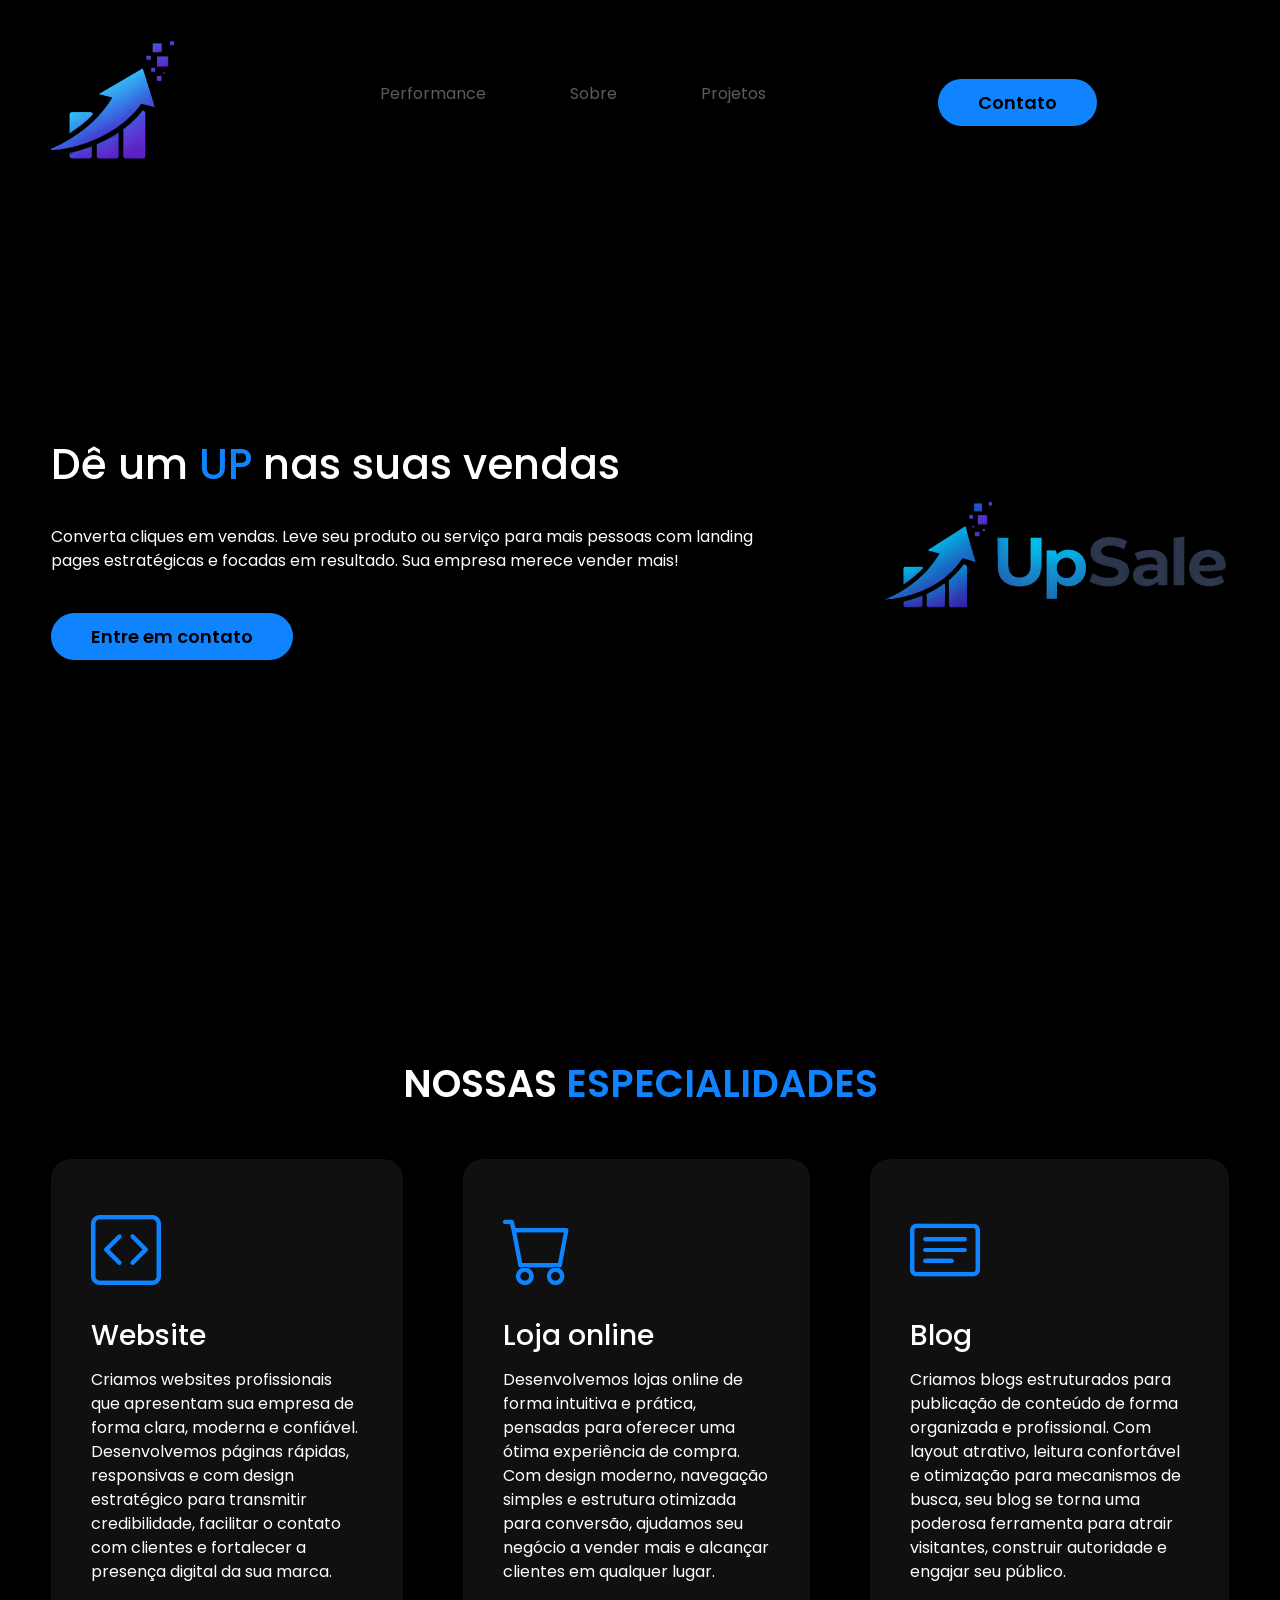
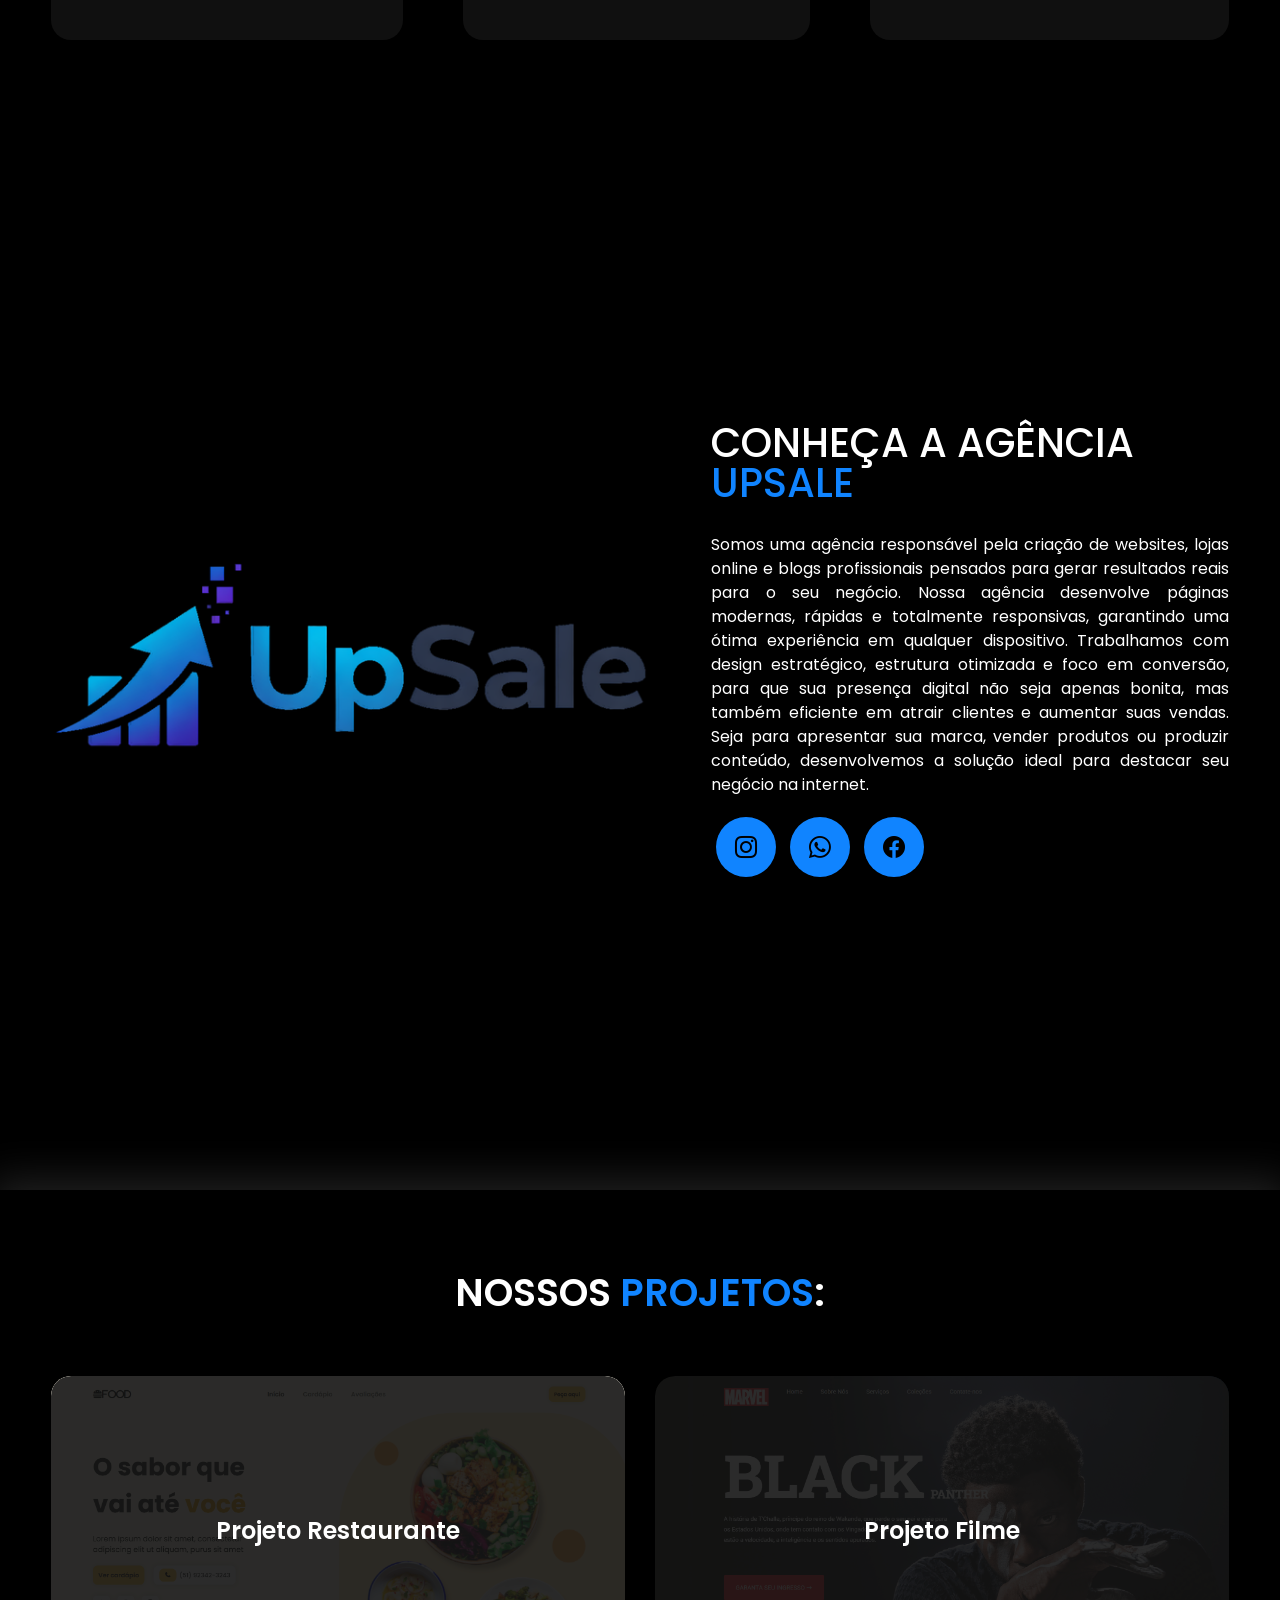
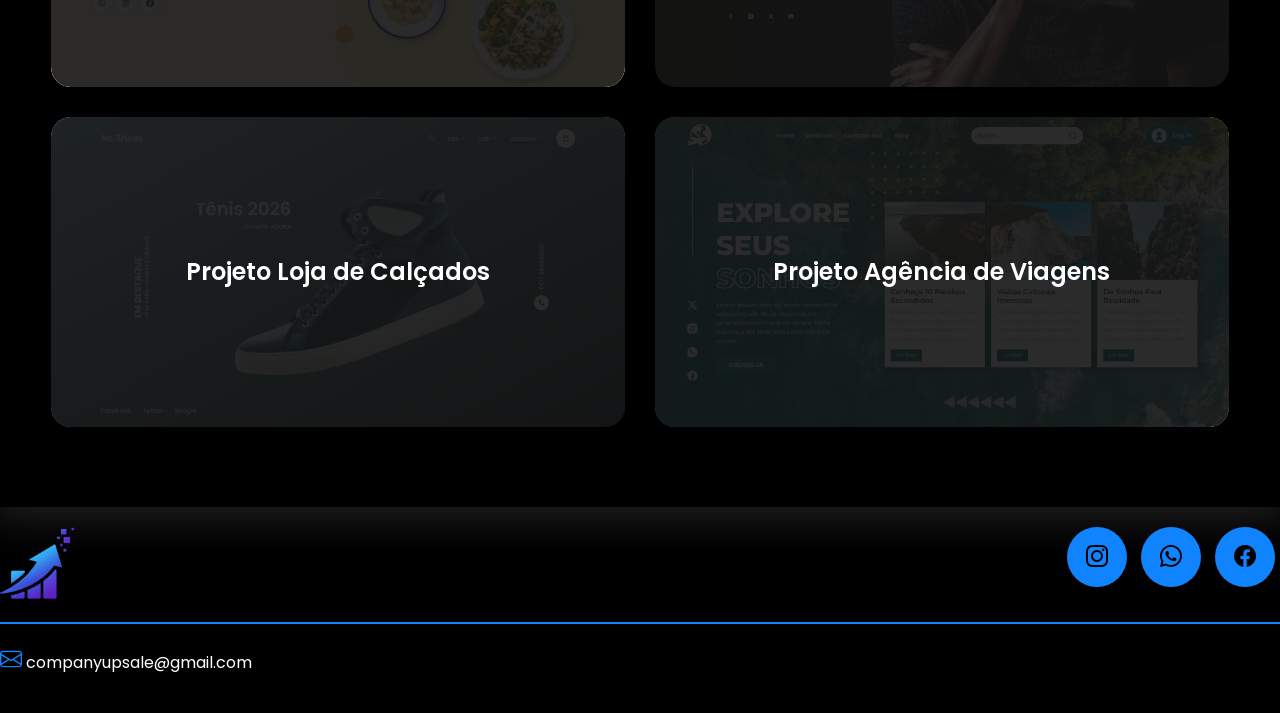
==== commit 4249c011: "Na teoria os vídeos funcionam em IOS e o botão tá com texto visivel tbm em IOS" ====
--- a/lp_upsale/index.html
+++ b/lp_upsale/index.html
@@ -91,6 +91,15 @@
                                 <button>Entre em contato</button>
                             </a>
                         </div>
+
+                       
+                        <div class="btn-contato-mobile">
+                            <a target="_blank"
+                                href="https://wa.me/5547984479031?text=Ol%C3%A1!%20Eu%20gostaria%20que%20a%20*UpSale*%20fizesse%20uma%20p%C3%A1gina%20personalizada%20para%20o%20meu%20neg%C3%B3cio%2C%20por%20gentileza">
+                                <button>Entre em contato</button>
+                            </a>
+                        </div>
+                       
                     </div>
                     <div class="img-topo-site">
                         <img src="src/img/logo_upsale5.png" alt="">
@@ -148,7 +157,8 @@
                     </div>
                     <div class="txt-sobre">
                         <h2>CONHEÇA A AGÊNCIA <span>UPSALE</span></h2>
-                        <p>Somos uma agência responsável pela criação de websites, lojas online e blogs profissionais
+                        <p>
+                            Somos uma agência responsável pela criação de websites, lojas online e blogs profissionais
                             pensados para gerar resultados reais para o seu negócio. Nossa agência desenvolve páginas
                             modernas, rápidas e totalmente responsivas, garantindo uma ótima experiência em qualquer
                             dispositivo. Trabalhamos com design estratégico, estrutura otimizada e foco em conversão,
@@ -176,22 +186,27 @@
                 <div class="flex">
                     <div class="img-port">
                         <img src="src/img/tela-cardapio.png" alt="">
-                        <video src="src/vid/video-cardapio.mp4" muted loop></video>
+                        <video src="src/vid/video-cardapio.mp4" muted loop playsinline preload="metadata"></video>
+                        <!-- <video src="src/vid/video-cardapio.mp4" muted loop></video> -->
+                         
                         <div class="overlay">Projeto Restaurante</div>
                     </div>
                     <div class="img-port">
                         <img src="src/img/tela-filme.png" alt="">
-                        <video src="src/vid/marvel.mp4" muted loop></video>
+                        <video src="src/vid/marvel.mp4" muted loop playsinline preload="metadata"></video>
+                        <!-- <video src="src/vid/marvel.mp4" muted loop></video> -->
                         <div class="overlay">Projeto Filme</div>
                     </div>
                     <div class="img-port">
                         <img src="src/img/tela-tenis.png" alt="">
-                        <video src="src/vid/tenis.mp4" muted loop></video>
+                        <video src="src/vid/tenis.mp4" muted loop playsinline preload="metadata"></video>
+                        <!-- <video src="src/vid/tenis.mp4" muted loop></video> -->
                         <div class="overlay">Projeto Loja de Calçados</div>
                     </div>
                     <div class="img-port">
                         <img src="src/img/tela-viagens.png" alt="">
-                        <video src="src/vid/explora_viagens.mp4" muted loop></video>
+                        <video src="src/vid/explora_viagens.mp4" muted loop playsinline preload="metadata"></video>
+                        <!-- <video src="src/vid/explora_viagens.mp4" muted loop></video> -->
                         <div class="overlay">Projeto Agência de Viagens</div>
                     </div>
                 </div>
@@ -223,22 +238,55 @@
     </footer>
 
     <!-- Para a animação do portfólio -->
-    <script>
-        document.querySelectorAll(".img-port").forEach(port => {
-
-            const video = port.querySelector("video")
-
+   <script>
+    const isTouchDevice = 'ontouchstart' in window || navigator.maxTouchPoints > 0;
+
+    document.querySelectorAll(".img-port").forEach(port => {
+
+        const video = port.querySelector("video");
+
+        if (isTouchDevice) {
+            // MOBILE → só toca ao clicar
+            video.pause();
+            video.currentTime = 0;
+
+            port.addEventListener("click", () => {
+
+                // pausa todos os outros vídeos
+                document.querySelectorAll(".img-port video").forEach(v => {
+                    if (v !== video) {
+                        v.pause();
+                        v.currentTime = 0;
+                        v.style.opacity = "0";
+                    }
+                });
+
+                // alterna play/pause
+                if (video.paused) {
+                    video.play().catch(() => {});
+                    video.style.opacity = "1";
+                } else {
+                    video.pause();
+                    video.currentTime = 0;
+                    video.style.opacity = "0";
+                }
+
+            });
+
+        } else {
+            // DESKTOP → hover normal
             port.addEventListener("mouseenter", () => {
-                video.play()
-            })
+                video.play().catch(() => {});
+            });
 
             port.addEventListener("mouseleave", () => {
-                video.pause()
-                video.currentTime = 0
-            })
-
-        })
-    </script>
+                video.pause();
+                video.currentTime = 0;
+            });
+        }
+
+    });
+</script>
 </body>
 
 </html>
--- a/lp_upsale/src/style.css
+++ b/lp_upsale/src/style.css
@@ -30,6 +30,32 @@
     height: 10vh;
 }
 
+
+a {
+    color: var(--white);
+    text-decoration: none;
+    transition: .2s;
+}
+
+a:visited {
+    color: var(--white);
+}
+
+a:hover {
+    color: var(--primary-color-1);
+}
+
+a:active {
+    color: var(--primary-color-1);
+}
+
+header a {
+    color: #5c5c5c;
+}
+
+header a:visited {
+    color: #5c5c5c;
+}
 
 .interface {
     max-width: 1280px;
@@ -60,6 +86,24 @@
     border-radius: 30px;
     cursor: pointer;
     transition: .2s;
+    color: var(--black);
+    text-decoration: none;
+}
+
+
+.btn-contato-mobile button{
+    display: none;
+    padding: 10px 40px;
+    font-size: 18px;
+    font-weight: 600;
+    background-color: var(--primary-color-1);
+    border: 0;
+    border-radius: 30px;
+    cursor: pointer;
+    transition: .2s;
+    color: var(--black);
+    text-decoration: none;
+
 }
 
 h2.titulo {
@@ -504,9 +548,31 @@
     .flex{
         flex-direction: column;
     }
+    
+    .btn-contato-mobile button{
+        display: flex;
+        text-align: center;
+        align-items: center; 
+    }
+
+    .btn-contato-mobile {
+        display: flex;
+        align-items: center;
+        justify-content: center;
+    }
 
     .btn-abrir-menu i{
         display: block;
+    }
+
+    .img-port video {
+    opacity: 0;
+    }
+
+  
+
+    .overlay {
+        opacity: 1;
     }
 
     h2.titulo{
@@ -521,6 +587,13 @@
     .menu-desktop, .btn-contato{
         display: none;
     }
+/* 
+    .interface{
+         display: flex;
+         align-items: center;
+            
+    } */
+    
 
     section.topo-do-site .flex{
         gap: 40px;
@@ -528,6 +601,7 @@
 
     section.topo-do-site{
         padding: 20px 8%;
+
     }
 
     .topo-do-site h1{
